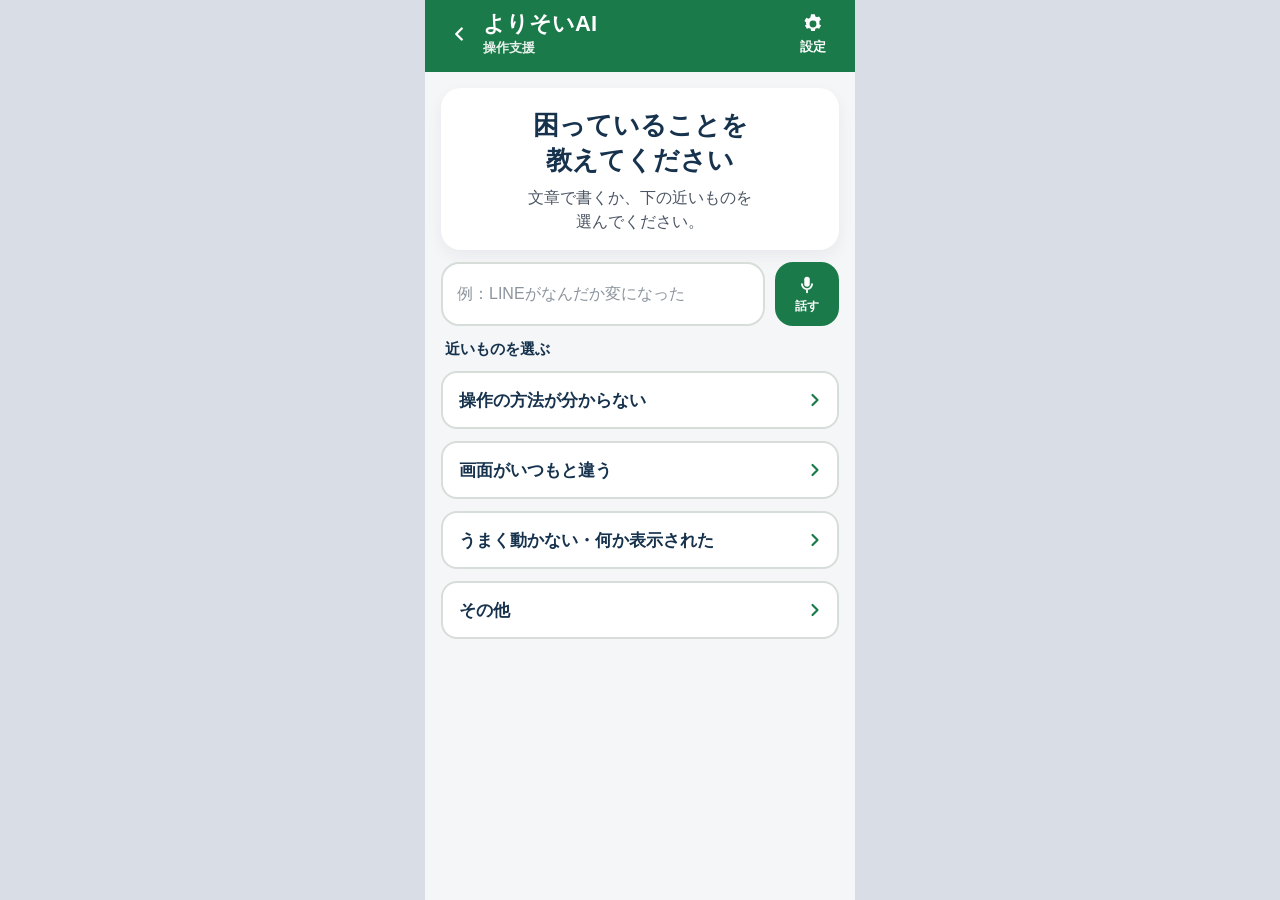
==== consult.html @ bd3558cd "よりそいAIのスマホ画面モックアップをGitHub Pagesで公開する" ====
<!DOCTYPE html>
<html lang="ja">
<head>
  <meta charset="UTF-8">
  <meta name="viewport" content="width=device-width, initial-scale=1, viewport-fit=cover">
  <meta name="apple-mobile-web-app-capable" content="yes">
  <title>よりそいAI｜操作支援</title>
  <link rel="stylesheet" href="app.css">
</head>
<body>
  <main class="phone">
    <div class="top">
      <header class="appbar">
        <a class="back" href="home.html" aria-label="ホームに戻る">
          <svg width="22" height="22" viewBox="0 0 24 24"><path d="M15 6l-6 6 6 6" fill="none" stroke="#fff" stroke-width="2.6" stroke-linecap="round" stroke-linejoin="round"/></svg>
        </a>
        <div>
          <p class="app-name">よりそいAI</p>
          <p class="screen-name">操作支援</p>
        </div>
        <button type="button" class="settings" aria-label="設定・利用情報">
          <svg width="24" height="24" viewBox="0 0 24 24"><path fill="#fff" d="M10.1 2.3h3.8l.35 2.15c.62.2 1.2.5 1.73.9l2.15-.85 1.9 3.25-1.75 1.35c.12.5.2 1.02.2 1.55s-.08 1.05-.2 1.55l1.75 1.35-1.9 3.25-2.15-.85c-.53.4-1.11.7-1.73.9l-.35 2.15h-3.8l-.35-2.15c-.62-.2-1.2-.5-1.73-.9l-2.15.85-1.9-3.25 1.75-1.35A6.7 6.7 0 0 1 5 12c0-.53.08-1.05.2-1.55L3.45 9.1l1.9-3.25 2.15.85c.53-.4 1.11-.7 1.73-.9L10.1 2.3Zm1.9 6.3A3.4 3.4 0 1 0 12 15.5 3.4 3.4 0 0 0 12 8.6Z"/></svg>
          <span>設定</span>
        </button>
      </header>
    </div>
    <div class="body">
      <div class="hero">
        <h1>困っていることを<br>教えてください</h1>
        <p>文章で書くか、下の近いものを<br>選んでください。</p>
      </div>
      <div class="compose">
        <a class="field" href="followup.html">例：LINEがなんだか変になった</a>
        <a class="mic" href="followup.html" aria-label="音声で話す">
          <svg width="22" height="22" viewBox="0 0 24 24" aria-hidden="true"><rect x="9" y="3" width="6" height="11" rx="3" fill="#fff"/><path d="M6.5 11a5.5 5.5 0 0 0 11 0M12 16.5V20" fill="none" stroke="#fff" stroke-width="2" stroke-linecap="round"/></svg>
          話す
        </a>
      </div>
      <p class="label">近いものを選ぶ</p>
      <a class="choice" href="followup.html">操作の方法が分からない<svg viewBox="0 0 24 24" aria-hidden="true"><path d="M9 6l6 6-6 6" fill="none" stroke="currentColor" stroke-width="2.6" stroke-linecap="round" stroke-linejoin="round"/></svg></a>
      <a class="choice" href="followup.html">画面がいつもと違う<svg viewBox="0 0 24 24" aria-hidden="true"><path d="M9 6l6 6-6 6" fill="none" stroke="currentColor" stroke-width="2.6" stroke-linecap="round" stroke-linejoin="round"/></svg></a>
      <a class="choice" href="followup.html">うまく動かない・何か表示された<svg viewBox="0 0 24 24" aria-hidden="true"><path d="M9 6l6 6-6 6" fill="none" stroke="currentColor" stroke-width="2.6" stroke-linecap="round" stroke-linejoin="round"/></svg></a>
      <a class="choice" href="followup.html">その他<svg viewBox="0 0 24 24" aria-hidden="true"><path d="M9 6l6 6-6 6" fill="none" stroke="currentColor" stroke-width="2.6" stroke-linecap="round" stroke-linejoin="round"/></svg></a>
    </div>
  </main>
</body>
</html>
---- app.css ----
:root {
  --green: #1b7a4a;
  --navy: #16324d;
  --muted: #4b5563;
  --bg: #f4f6f8;
  --card: #fff;
  --line: #d7ddd8;
  --mint: #2ec98a;
  --orange: #f5a623;
  --pink: #ff6b81;
}
* { box-sizing: border-box; margin: 0; padding: 0; }
html, body { min-height: 100%; }
body {
  font-family: "Hiragino Sans", "Yu Gothic", "Yu Gothic UI", sans-serif;
  background: #d9dee6;
  color: var(--navy);
}
.phone {
  max-width: 430px;
  min-height: 100dvh;
  margin: 0 auto;
  background: var(--bg);
  display: flex;
  flex-direction: column;
  padding-bottom: env(safe-area-inset-bottom);
}
.top {
  background: var(--green);
  color: #fff;
  padding: calc(10px + env(safe-area-inset-top)) 16px 14px;
}
.appbar {
  display: grid;
  grid-template-columns: 36px 1fr 52px;
  align-items: center;
  gap: 6px;
  min-height: 48px;
}
.appbar.home {
  grid-template-columns: 1fr 52px;
}
.back, .settings {
  border: 0;
  background: transparent;
  color: #fff;
  font-family: inherit;
  display: flex;
  flex-direction: column;
  align-items: center;
  justify-content: center;
  gap: 2px;
  text-decoration: none;
}
.settings span { font-size: 13px; font-weight: 700; }
.app-name { font-size: 22px; font-weight: 700; line-height: 1.2; }
.screen-name { font-size: 13px; font-weight: 700; opacity: 0.9; margin-top: 2px; }
.body, .chat {
  flex: 1;
  padding: 16px 16px 12px;
  display: flex;
  flex-direction: column;
  gap: 12px;
}
.hero {
  background: var(--card);
  border-radius: 20px;
  padding: 20px 16px 16px;
  text-align: center;
  box-shadow: 0 6px 16px rgba(28, 35, 51, 0.06);
}
.hero h1 {
  font-size: 26px;
  font-weight: 700;
  line-height: 1.35;
  margin-bottom: 8px;
}
.hero p { font-size: 16px; color: var(--muted); line-height: 1.5; }
.action {
  appearance: none;
  width: 100%;
  min-height: 120px;
  border-radius: 22px;
  background: var(--card);
  padding: 16px 10px 16px 14px;
  display: grid;
  grid-template-columns: 64px 1fr 18px;
  gap: 12px;
  align-items: center;
  text-align: left;
  font-family: inherit;
  text-decoration: none;
  color: inherit;
  box-shadow: 0 8px 18px rgba(28, 35, 51, 0.07);
}
.guide { border: 2.5px solid #3dcc8a; }
.text { border: 2.5px solid #f5a623; }
.safe { border: 2.5px solid #ff6b81; }
.icon {
  width: 64px;
  height: 64px;
  border-radius: 18px;
  display: grid;
  place-items: center;
}
.icon svg {
  width: 34px;
  height: 34px;
  fill: none;
  stroke: #fff;
  stroke-width: 1.9;
  stroke-linecap: round;
  stroke-linejoin: round;
}
.guide .icon { background: var(--mint); }
.text .icon { background: var(--orange); }
.safe .icon { background: var(--pink); }
.copy h2 {
  font-size: 22px;
  font-weight: 700;
  line-height: 1.2;
  margin-bottom: 6px;
}
.copy p {
  font-size: 14.5px;
  line-height: 1.45;
  color: var(--muted);
  word-break: keep-all;
}
.chev { width: 22px; height: 22px; }
.guide .chev { color: var(--mint); }
.text .chev { color: var(--orange); }
.safe .chev { color: var(--pink); }
.compose, .composer {
  display: grid;
  grid-template-columns: 1fr 64px;
  gap: 10px;
}
.field {
  min-height: 64px;
  border: 2px solid var(--line);
  background: #fff;
  border-radius: 18px;
  padding: 12px 14px;
  font-size: 16px;
  color: #8b949e;
  display: flex;
  align-items: center;
  line-height: 1.4;
  text-decoration: none;
}
.mic {
  border: 0;
  background: var(--green);
  color: #fff;
  border-radius: 18px;
  display: flex;
  flex-direction: column;
  align-items: center;
  justify-content: center;
  gap: 2px;
  font-family: inherit;
  font-size: 12px;
  font-weight: 700;
  text-decoration: none;
}
.label {
  font-size: 15px;
  font-weight: 700;
  padding: 2px 4px 0;
}
.choice {
  appearance: none;
  width: 100%;
  min-height: 58px;
  border: 2px solid var(--line);
  background: #fff;
  border-radius: 16px;
  padding: 10px 12px 10px 16px;
  display: flex;
  align-items: center;
  justify-content: space-between;
  gap: 10px;
  text-align: left;
  font-family: inherit;
  font-size: 17px;
  font-weight: 700;
  color: var(--navy);
  text-decoration: none;
}
.choice svg { width: 20px; height: 20px; color: var(--green); flex-shrink: 0; }
.user {
  align-self: flex-end;
  max-width: 82%;
  background: var(--green);
  color: #fff;
  border-radius: 18px 18px 6px 18px;
  padding: 12px 14px;
  font-size: 16px;
  font-weight: 700;
  line-height: 1.45;
}
.ai {
  background: #fff;
  border-radius: 18px;
  padding: 14px 16px 12px;
  box-shadow: 0 6px 16px rgba(28, 35, 51, 0.06);
}
.ai p { font-size: 16px; font-weight: 700; line-height: 1.5; }
.ai .sub { margin-top: 4px; font-size: 14px; font-weight: 500; color: var(--muted); }
.composer { padding: 0 16px 12px; }

.gallery {
  max-width: 720px;
  margin: 0 auto;
  padding: 28px 18px 48px;
}
.gallery h1 { font-size: 28px; margin-bottom: 8px; }
.gallery .lead { color: var(--muted); margin-bottom: 24px; line-height: 1.6; }
.cards { display: grid; gap: 16px; }
.card {
  display: block;
  background: #fff;
  border-radius: 20px;
  overflow: hidden;
  text-decoration: none;
  color: inherit;
  box-shadow: 0 10px 24px rgba(28, 35, 51, 0.08);
}
.card img {
  display: block;
  width: 100%;
  height: 320px;
  object-fit: contain;
  background: #eceff4;
}
.card .meta { padding: 14px 16px 16px; }
.card h2 { font-size: 18px; margin-bottom: 4px; }
.card p { font-size: 14px; color: var(--muted); line-height: 1.5; }
@media (min-width: 700px) {
  .cards { grid-template-columns: 1fr 1fr; }
  .cards .card:first-child { grid-column: 1 / -1; }
}
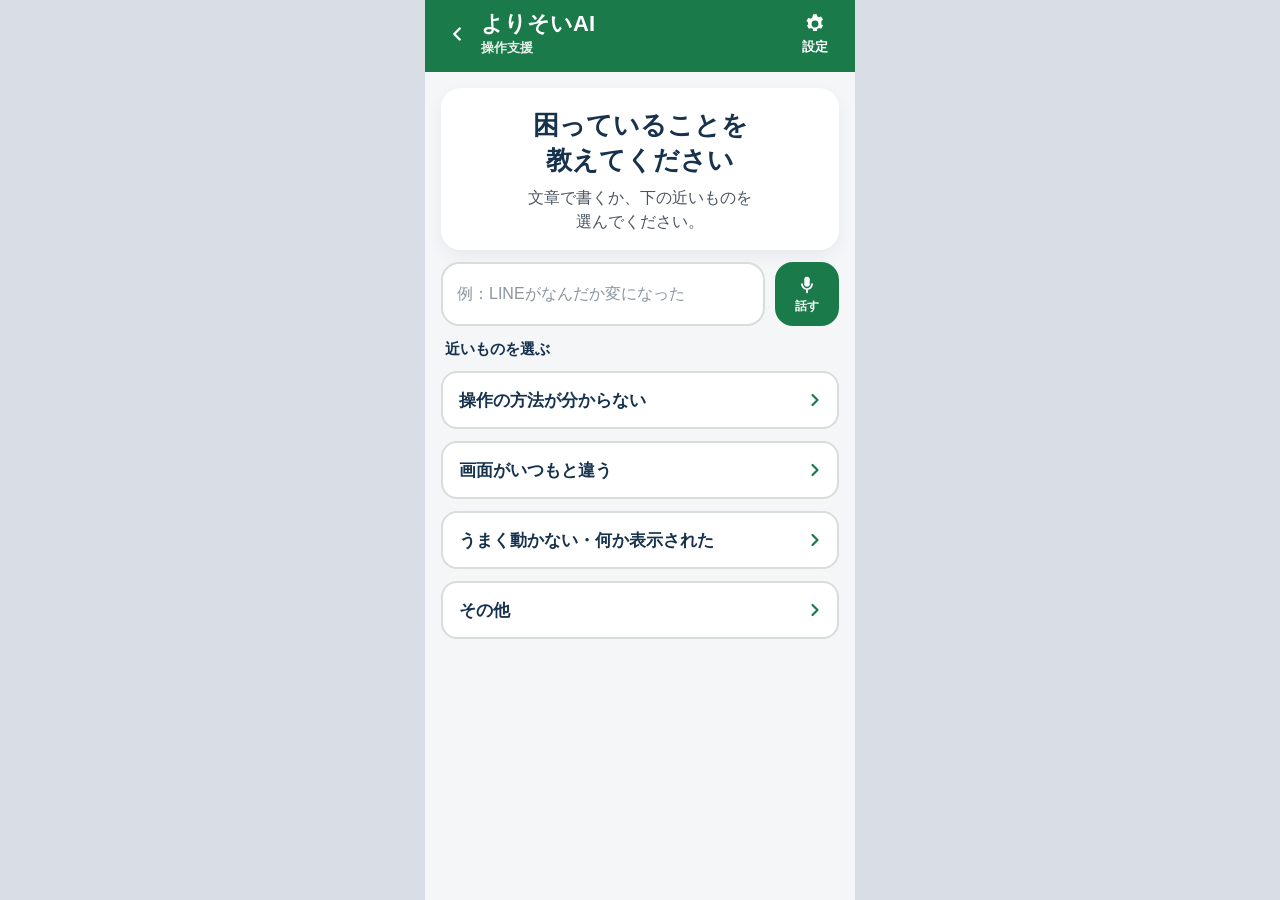
==== commit 3fb146bd: "実機のiPhone画面に合わせてホーム・位置情報・メッセージの見た目を寄せる" ====
--- a/consult.html
+++ b/consult.html
@@ -5,7 +5,7 @@
   <meta name="viewport" content="width=device-width, initial-scale=1, viewport-fit=cover">
   <meta name="apple-mobile-web-app-capable" content="yes">
   <title>よりそいAI｜操作支援</title>
-  <link rel="stylesheet" href="app.css">
+  <link rel="stylesheet" href="app.css?v=8">
 </head>
 <body>
   <main class="phone">
--- a/app.css
+++ b/app.css
@@ -10,35 +10,55 @@
   --pink: #ff6b81;
 }
 * { box-sizing: border-box; margin: 0; padding: 0; }
-html, body { min-height: 100%; }
+html, body {
+  min-height: 100%;
+  width: 100%;
+  max-width: 100%;
+  overflow-x: hidden;
+}
 body {
   font-family: "Hiragino Sans", "Yu Gothic", "Yu Gothic UI", sans-serif;
   background: #d9dee6;
   color: var(--navy);
 }
 .phone {
-  max-width: 430px;
+  width: 100%;
+  max-width: 100%;
   min-height: 100dvh;
-  margin: 0 auto;
+  margin: 0;
   background: var(--bg);
   display: flex;
   flex-direction: column;
   padding-bottom: env(safe-area-inset-bottom);
+  overflow-x: hidden;
+}
+@media (min-width: 520px) {
+  body:has(.phone) { display: flex; justify-content: center; }
+  .phone {
+    width: 430px;
+    max-width: 430px;
+    flex-shrink: 0;
+  }
 }
 .top {
   background: var(--green);
   color: #fff;
-  padding: calc(10px + env(safe-area-inset-top)) 16px 14px;
+  padding: calc(10px + env(safe-area-inset-top)) 14px 14px;
+  min-width: 0;
 }
 .appbar {
   display: grid;
-  grid-template-columns: 36px 1fr 52px;
+  grid-template-columns: 36px minmax(0, 1fr) 52px;
   align-items: center;
   gap: 6px;
   min-height: 48px;
+  min-width: 0;
 }
 .appbar.home {
-  grid-template-columns: 1fr 52px;
+  display: flex;
+  justify-content: space-between;
+  align-items: center;
+  gap: 8px;
 }
 .back, .settings {
   border: 0;
@@ -51,12 +71,22 @@
   justify-content: center;
   gap: 2px;
   text-decoration: none;
+  flex-shrink: 0;
 }
 .settings span { font-size: 13px; font-weight: 700; }
-.app-name { font-size: 22px; font-weight: 700; line-height: 1.2; }
+.app-name {
+  font-size: 22px;
+  font-weight: 700;
+  line-height: 1.2;
+  min-width: 0;
+  overflow: hidden;
+  text-overflow: ellipsis;
+  white-space: nowrap;
+}
 .screen-name { font-size: 13px; font-weight: 700; opacity: 0.9; margin-top: 2px; }
 .body, .chat {
   flex: 1;
+  min-width: 0;
   padding: 16px 16px 12px;
   display: flex;
   flex-direction: column;
@@ -76,17 +106,20 @@
   margin-bottom: 8px;
 }
 .hero p { font-size: 16px; color: var(--muted); line-height: 1.5; }
+.hero, .action, .sheet, .coach, .alert, .thread, .bubble, .warn {
+  min-width: 0;
+  max-width: 100%;
+}
 .action {
   appearance: none;
   width: 100%;
   min-height: 120px;
   border-radius: 22px;
   background: var(--card);
-  padding: 16px 10px 16px 14px;
-  display: grid;
-  grid-template-columns: 64px 1fr 18px;
-  gap: 12px;
-  align-items: center;
+  padding: 16px 10px 16px 12px;
+  display: flex;
+  align-items: center;
+  gap: 10px;
   text-align: left;
   font-family: inherit;
   text-decoration: none;
@@ -97,11 +130,12 @@
 .text { border: 2.5px solid #f5a623; }
 .safe { border: 2.5px solid #ff6b81; }
 .icon {
-  width: 64px;
-  height: 64px;
-  border-radius: 18px;
+  width: 56px;
+  height: 56px;
+  border-radius: 16px;
   display: grid;
   place-items: center;
+  flex: 0 0 56px;
 }
 .icon svg {
   width: 34px;
@@ -115,19 +149,29 @@
 .guide .icon { background: var(--mint); }
 .text .icon { background: var(--orange); }
 .safe .icon { background: var(--pink); }
+.copy { min-width: 0; flex: 1; overflow: hidden; }
 .copy h2 {
   font-size: 22px;
   font-weight: 700;
   line-height: 1.2;
   margin-bottom: 6px;
+  overflow-wrap: anywhere;
 }
 .copy p {
   font-size: 14.5px;
   line-height: 1.45;
   color: var(--muted);
-  word-break: keep-all;
-}
-.chev { width: 22px; height: 22px; }
+  overflow-wrap: anywhere;
+}
+.chev {
+  flex: 0 0 10px;
+  width: 10px;
+  height: 10px;
+  border-right: 2.5px solid currentColor;
+  border-bottom: 2.5px solid currentColor;
+  transform: rotate(-45deg);
+  margin-right: 2px;
+}
 .guide .chev { color: var(--mint); }
 .text .chev { color: var(--orange); }
 .safe .chev { color: var(--pink); }
@@ -237,7 +281,528 @@
 .card .meta { padding: 14px 16px 16px; }
 .card h2 { font-size: 18px; margin-bottom: 4px; }
 .card p { font-size: 14px; color: var(--muted); line-height: 1.5; }
-@media (min-width: 700px) {
+.gallery h2.section {
+  font-size: 20px;
+  margin: 28px 0 8px;
+}
+.gallery .lead.tight { margin-bottom: 16px; }
+@media (min-width: 900px) {
+  .cards { grid-template-columns: 1fr 1fr 1fr; }
+}
+@media (min-width: 700px) and (max-width: 899px) {
   .cards { grid-template-columns: 1fr 1fr; }
-  .cards .card:first-child { grid-column: 1 / -1; }
-}
+}
+
+.phone.scene {
+  background: #000;
+  position: relative;
+  overflow: hidden;
+  font-family: -apple-system, BlinkMacSystemFont, "Hiragino Sans", "Hiragino Kaku Gothic ProN", "Yu Gothic", sans-serif;
+}
+.ios-status {
+  display: flex;
+  justify-content: space-between;
+  align-items: center;
+  padding: calc(12px + env(safe-area-inset-top)) 28px 8px 30px;
+  font-size: 16px;
+  font-weight: 600;
+  letter-spacing: -0.3px;
+  position: relative;
+  z-index: 6;
+}
+.ios-status.light { color: #fff; }
+.ios-status.dark { color: #000; }
+.ios-status .right {
+  display: flex;
+  align-items: center;
+  gap: 6px;
+}
+.wallpaper {
+  position: absolute;
+  inset: 0;
+  background:
+    radial-gradient(120% 80% at 20% 10%, #7dd3fc 0%, transparent 50%),
+    radial-gradient(90% 70% at 90% 20%, #f9a8d4 0%, transparent 46%),
+    linear-gradient(180deg, #60a5fa 0%, #818cf8 38%, #fb7185 78%, #fdba74 100%);
+}
+.home-grid {
+  position: relative;
+  z-index: 1;
+  display: grid;
+  grid-template-columns: repeat(4, 1fr);
+  gap: 20px 10px;
+  padding: 12px 22px 8px;
+}
+.tile {
+  display: flex;
+  flex-direction: column;
+  align-items: center;
+  gap: 6px;
+  color: #fff;
+}
+.tile .mark {
+  width: 62px;
+  height: 62px;
+  border-radius: 14px;
+  display: grid;
+  place-items: center;
+  box-shadow: 0 10px 16px rgba(0, 0, 0, 0.18);
+}
+.tile .mark svg {
+  width: 30px;
+  height: 30px;
+  fill: none;
+  stroke: #fff;
+  stroke-width: 1.8;
+  stroke-linecap: round;
+  stroke-linejoin: round;
+}
+.tile span { font-size: 12px; font-weight: 500; text-shadow: 0 1px 2px rgba(0,0,0,0.35); }
+.tile.target .mark {
+  outline: 3px solid #fff;
+  outline-offset: 3px;
+  box-shadow: 0 0 0 7px rgba(10, 132, 255, 0.55), 0 10px 16px rgba(0, 0, 0, 0.18);
+}
+.ico-call { background: #30d158; }
+.ico-mail { background: linear-gradient(180deg, #5ac8fa, #007aff); }
+.ico-photo { background: linear-gradient(135deg, #ff2d55, #ffcc00 40%, #34c759 70%, #007aff); }
+.ico-map { background: linear-gradient(180deg, #64d2ff, #0a84ff); }
+.ico-clock { background: #f2f2f7; }
+.ico-clock svg { stroke: #1c1c1e; }
+.ico-weather { background: linear-gradient(180deg, #5ac8fa, #007aff); }
+.ico-game { background: linear-gradient(180deg, #bf5af2, #af52de); }
+.ico-cam { background: linear-gradient(180deg, #8e8e93, #636366); }
+.dock {
+  position: relative;
+  z-index: 2;
+  margin: 0 16px 8px;
+  display: grid;
+  grid-template-columns: repeat(4, 1fr);
+  align-items: center;
+  min-height: 86px;
+  padding: 14px 12px;
+  border-radius: 32px;
+  background: rgba(255, 255, 255, 0.45);
+  backdrop-filter: blur(24px);
+  -webkit-backdrop-filter: blur(24px);
+}
+.dock .tile > span:last-child { display: none; }
+.dock .mark { width: 58px; height: 58px; margin: 0 auto; }
+
+.coach {
+  position: relative;
+  z-index: 7;
+  margin: auto 12px 8px;
+  background: rgba(255, 255, 255, 0.94);
+  backdrop-filter: blur(20px);
+  -webkit-backdrop-filter: blur(20px);
+  border-radius: 18px;
+  padding: 14px 14px 14px 16px;
+  box-shadow: 0 12px 28px rgba(0, 0, 0, 0.18);
+  display: grid;
+  grid-template-columns: 1fr 52px;
+  gap: 10px;
+  align-items: start;
+}
+.coach .who {
+  font-size: 13px;
+  font-weight: 700;
+  color: var(--green);
+  margin-bottom: 4px;
+}
+.coach h2 {
+  font-size: 20px;
+  font-weight: 700;
+  line-height: 1.35;
+  margin-bottom: 6px;
+}
+.coach p { font-size: 15px; color: #3c3c43; line-height: 1.5; }
+.speak {
+  width: 52px;
+  height: 52px;
+  border-radius: 14px;
+  background: var(--green);
+  color: #fff;
+  display: grid;
+  place-items: center;
+  border: 0;
+}
+.inset {
+  position: absolute;
+  right: 10px;
+  top: 118px;
+  width: 198px;
+  background: rgba(245, 245, 247, 0.94);
+  backdrop-filter: blur(24px);
+  -webkit-backdrop-filter: blur(24px);
+  border-radius: 14px;
+  box-shadow: 0 18px 40px rgba(0, 0, 0, 0.28);
+  overflow: hidden;
+  z-index: 8;
+}
+.inset .cap {
+  font-size: 11px;
+  font-weight: 600;
+  color: #6e6e73;
+  padding: 8px 12px 4px;
+}
+.inset .row {
+  display: flex;
+  align-items: center;
+  justify-content: space-between;
+  width: 100%;
+  text-align: left;
+  padding: 11px 12px;
+  font-size: 16px;
+  font-weight: 400;
+  color: #1c1c1e;
+  border-top: 0.5px solid rgba(60, 60, 67, 0.18);
+}
+.inset .danger { color: #ff3b30; font-weight: 500; }
+
+.maps {
+  position: absolute;
+  inset: 0;
+  background:
+    linear-gradient(180deg, rgba(40, 55, 40, 0.12), rgba(20, 28, 20, 0.28)),
+    radial-gradient(circle at 22% 30%, #6d7d4e 0 90px, transparent 91px),
+    radial-gradient(circle at 78% 62%, #8a7a52 0 120px, transparent 121px),
+    linear-gradient(135deg, #4f5d42 0%, #6a6348 40%, #3f4a38 100%);
+}
+.maps .street {
+  position: absolute;
+  background: rgba(210, 200, 170, 0.55);
+}
+.maps .s1 { left: 0; right: 0; height: 8px; top: 38%; }
+.maps .s2 { top: 18%; bottom: 12%; width: 8px; left: 32%; }
+.maps .s3 { left: 18%; right: 10%; height: 6px; top: 61%; }
+.maps .block {
+  position: absolute;
+  background: rgba(90, 80, 70, 0.35);
+  border-radius: 4px;
+}
+.search-ios {
+  position: absolute;
+  left: 12px;
+  right: 12px;
+  top: 54px;
+  height: 44px;
+  border-radius: 22px;
+  background: rgba(255,255,255,0.96);
+  box-shadow: 0 8px 22px rgba(0,0,0,0.16);
+  display: flex;
+  align-items: center;
+  gap: 8px;
+  padding: 0 12px 0 14px;
+  color: #3c3c43;
+  font-size: 16px;
+  z-index: 3;
+}
+.search-ios .mag { flex-shrink: 0; opacity: 0.42; }
+.search-ios b { flex: 1; font-weight: 500; color: #8e8e93; }
+.search-tools {
+  display: flex;
+  align-items: center;
+  gap: 10px;
+  color: #3c3c43;
+}
+.sheet {
+  position: relative;
+  z-index: 5;
+  margin: 104px 16px 10px;
+  background: rgba(245, 245, 247, 0.94);
+  backdrop-filter: blur(40px);
+  -webkit-backdrop-filter: blur(40px);
+  border-radius: 26px;
+  padding: 20px 16px 14px;
+  text-align: center;
+  box-shadow: 0 18px 50px rgba(0,0,0,0.22);
+}
+.sheet .app-ico {
+  width: 64px;
+  height: 64px;
+  margin: 0 auto 12px;
+  border-radius: 16px;
+  background: linear-gradient(180deg, #5ac8fa, #007aff);
+  display: grid;
+  place-items: center;
+  box-shadow: 0 8px 16px rgba(0,122,255,0.28);
+}
+.sheet h1 {
+  font-size: 17px;
+  font-weight: 700;
+  line-height: 1.35;
+  color: #000;
+  margin-bottom: 8px;
+  padding: 0 4px;
+  overflow-wrap: anywhere;
+  word-break: break-word;
+}
+.sheet .desc {
+  font-size: 13px;
+  color: #3c3c43;
+  line-height: 1.45;
+  margin: 0 4px 12px;
+  word-break: normal;
+}
+.mini-map {
+  position: relative;
+  height: 124px;
+  border-radius: 14px;
+  overflow: hidden;
+  margin-bottom: 12px;
+  background:
+    radial-gradient(circle at 32% 58%, #9ecb7a 0 34px, transparent 35px),
+    linear-gradient(#d9d2c3 0 0) 18% 0 / 10px 100%,
+    linear-gradient(#d9d2c3 0 0) 62% 0 / 8px 100%,
+    linear-gradient(#d9d2c3 0 0) 0 42% / 100% 8px,
+    linear-gradient(#d9d2c3 0 0) 0 78% / 100% 7px,
+    linear-gradient(180deg, #f3efe4 0%, #e7e2d4 100%);
+  background-repeat: no-repeat;
+}
+.mini-map .dot {
+  position: absolute;
+  left: 48%;
+  top: 52%;
+  width: 16px;
+  height: 16px;
+  background: #007aff;
+  border: 3px solid #fff;
+  border-radius: 50%;
+  box-shadow: 0 0 0 8px rgba(0,122,255,0.25);
+  transform: translate(-50%, -50%);
+}
+.precise {
+  position: absolute;
+  left: 10px;
+  top: 10px;
+  background: rgba(255,255,255,0.94);
+  border-radius: 14px;
+  padding: 6px 10px;
+  font-size: 12px;
+  font-weight: 600;
+  color: #1c1c1e;
+  display: inline-flex;
+  align-items: center;
+  gap: 4px;
+}
+.sheet-btns {
+  display: flex;
+  flex-direction: column;
+  gap: 8px;
+}
+.sheet-btns span {
+  min-height: 48px;
+  border-radius: 12px;
+  background: rgba(120, 120, 128, 0.16);
+  display: grid;
+  place-items: center;
+  font-size: 17px;
+  font-weight: 600;
+  color: #1c1c1e;
+}
+.map-tabs {
+  position: relative;
+  z-index: 4;
+  display: grid;
+  grid-template-columns: 1fr 1fr 1fr;
+  margin: 8px 0 0;
+  padding: 6px 0 2px;
+  background: rgba(255,255,255,0.94);
+  border-top: 0.5px solid rgba(60, 60, 67, 0.18);
+  text-align: center;
+  font-size: 10px;
+  font-weight: 600;
+  color: #8e8e93;
+}
+.map-tabs span {
+  display: flex;
+  flex-direction: column;
+  align-items: center;
+  gap: 2px;
+}
+.map-tabs svg { width: 22px; height: 22px; }
+.map-tabs .on { color: #007aff; }
+
+.scene.messages { background: #fff; }
+.imsg-head {
+  position: relative;
+  z-index: 2;
+  padding: 2px 16px 8px;
+  text-align: center;
+}
+.imsg-back {
+  position: absolute;
+  left: 12px;
+  top: 6px;
+  min-width: 58px;
+  height: 34px;
+  padding: 0 10px 0 8px;
+  border-radius: 17px;
+  background: #f2f2f7;
+  color: #007aff;
+  display: flex;
+  align-items: center;
+  justify-content: center;
+  gap: 1px;
+  font-size: 17px;
+  font-weight: 600;
+}
+.avatar {
+  width: 54px;
+  height: 54px;
+  margin: 0 auto 8px;
+  border-radius: 50%;
+  background: #d8dde6;
+  display: grid;
+  place-items: end center;
+  overflow: hidden;
+}
+.avatar svg { width: 40px; height: 36px; }
+.num-pill {
+  display: inline-flex;
+  align-items: center;
+  gap: 4px;
+  background: #f2f2f7;
+  border-radius: 16px;
+  padding: 6px 12px;
+  font-size: 16px;
+  font-weight: 600;
+}
+.num-pill em { font-style: normal; color: #c7c7cc; }
+.imsg-head .kind {
+  margin-top: 8px;
+  font-size: 12px;
+  color: #8e8e93;
+}
+.thread {
+  flex: 1;
+  background: #fff;
+  padding: 4px 12px 8px;
+}
+.when {
+  text-align: center;
+  font-size: 12px;
+  color: #8e8e93;
+  margin: 4px 0 10px;
+}
+.bubble {
+  margin: 0 56px 10px 4px;
+  background: #e9e9eb;
+  border-radius: 18px;
+  padding: 10px 14px;
+  font-size: 17px;
+  line-height: 1.4;
+  color: #000;
+}
+.bubble .url {
+  color: #007aff;
+  word-break: break-all;
+  display: block;
+  margin-top: 6px;
+}
+.warn {
+  text-align: center;
+  font-size: 12px;
+  color: #8e8e93;
+  line-height: 1.45;
+  margin: 8px auto 10px;
+  max-width: 86%;
+  overflow-wrap: break-word;
+}
+.report {
+  display: block;
+  width: max-content;
+  margin: 0 auto 10px;
+  background: #f2f2f7;
+  color: #007aff;
+  border-radius: 16px;
+  padding: 7px 14px;
+  font-size: 14px;
+  font-weight: 600;
+}
+.alert {
+  margin: 4px 12px 8px;
+  background: #fff;
+  border-radius: 18px;
+  padding: 12px 14px 12px;
+  box-shadow: 0 10px 28px rgba(0, 0, 0, 0.12);
+  border: 1px solid #ff3b30;
+  position: relative;
+  z-index: 3;
+}
+.alert .badge {
+  display: inline-block;
+  background: #ff3b30;
+  color: #fff;
+  font-size: 15px;
+  font-weight: 700;
+  border-radius: 999px;
+  padding: 5px 12px;
+  margin-bottom: 8px;
+}
+.alert h2 { font-size: 17px; font-weight: 700; line-height: 1.35; margin-bottom: 6px; }
+.alert .src { font-size: 12px; font-weight: 700; color: var(--green); margin-bottom: 6px; }
+.alert ul { padding-left: 1.15em; margin: 4px 0 8px; }
+.alert li { font-size: 15px; line-height: 1.45; margin: 3px 0; }
+.alert .act {
+  background: #f2f2f7;
+  border-radius: 12px;
+  padding: 10px 12px;
+  font-size: 15px;
+  font-weight: 700;
+  line-height: 1.45;
+}
+.imsg-comp {
+  margin: 0 12px 6px;
+  display: grid;
+  grid-template-columns: 36px 1fr;
+  gap: 8px;
+  align-items: end;
+}
+.plus {
+  width: 36px;
+  height: 36px;
+  border-radius: 50%;
+  background: #e9e9eb;
+  display: grid;
+  place-items: center;
+  font-size: 24px;
+  color: #3c3c43;
+  margin-bottom: 6px;
+}
+.comp-fields {
+  background: #fff;
+  border: 1px solid #d1d1d6;
+  border-radius: 18px;
+  padding: 8px 12px 8px;
+}
+.comp-fields .sub {
+  font-size: 15px;
+  color: #c7c7cc;
+  padding-bottom: 8px;
+  border-bottom: 0.5px solid #e5e5ea;
+}
+.comp-row {
+  display: flex;
+  align-items: center;
+  justify-content: space-between;
+  padding-top: 8px;
+  font-size: 15px;
+  color: #c7c7cc;
+}
+.home-ind {
+  height: 20px;
+  display: grid;
+  place-items: center;
+  position: relative;
+  z-index: 8;
+}
+.home-ind span {
+  width: 128px;
+  height: 5px;
+  background: #000;
+  border-radius: 99px;
+  opacity: 0.9;
+}
+.home-ind.light span { background: #fff; }
